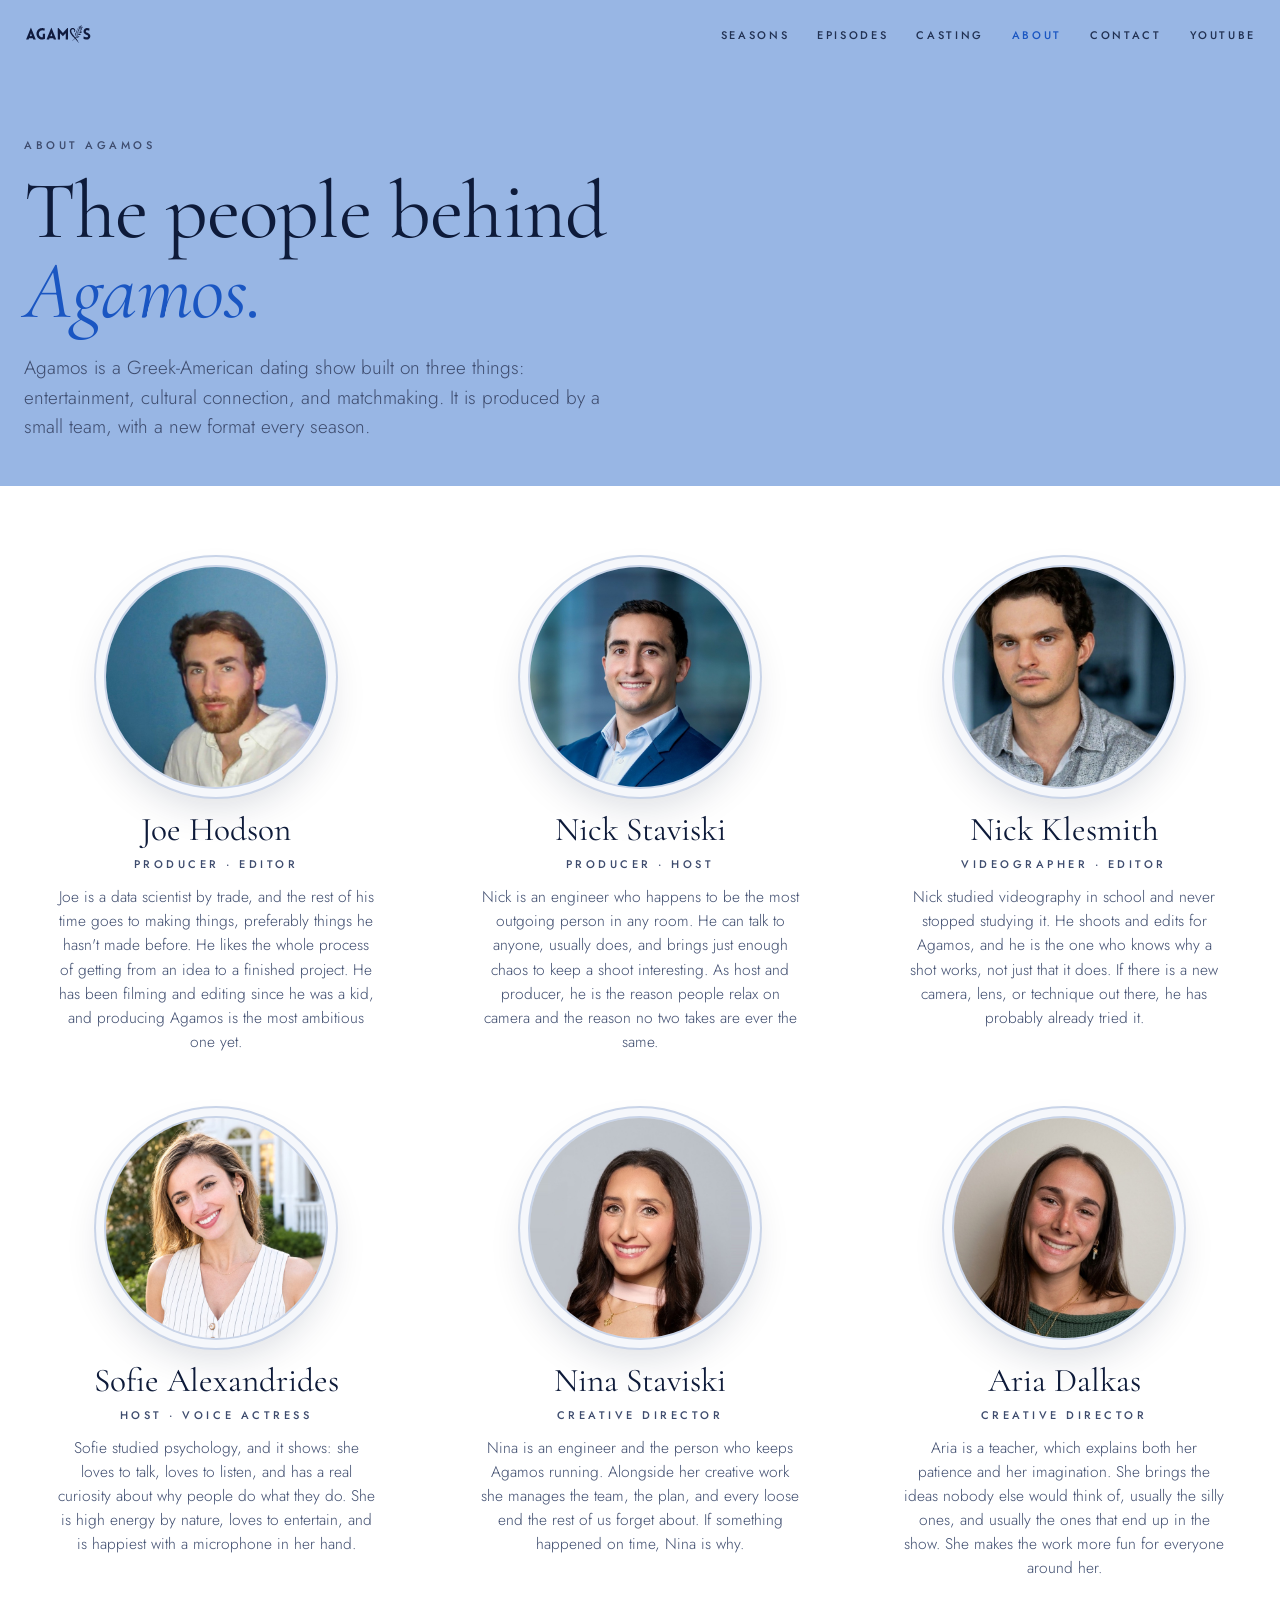
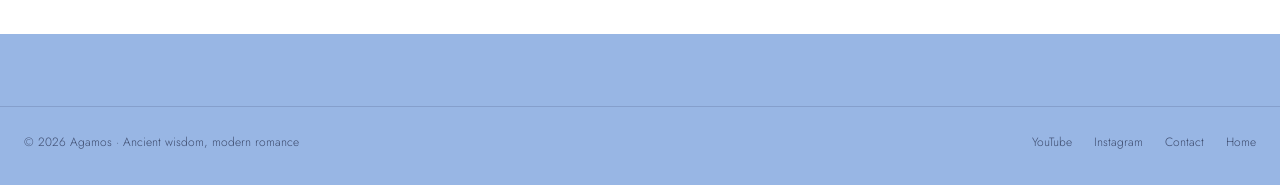
==== about.html @ 9502d9df "About: drop 'by trade' from Nick S and Nina" ====
<!doctype html>
<html lang="en">
<head>
<meta charset="utf-8">
<meta name="viewport" content="width=device-width, initial-scale=1, viewport-fit=cover">
<title>About · Agamos</title>
<meta name="description" content="The team behind Agamos, the Greek-American dating show.">
<meta property="og:site_name" content="Agamos">
<meta property="og:title" content="About Agamos">
<meta property="og:description" content="The people behind the show.">
<meta property="og:image" content="https://agamos.tv/assets/og.jpg">
<meta property="og:url" content="https://agamos.tv/about.html">
<meta name="twitter:card" content="summary_large_image">
<link rel="apple-touch-icon" href="assets/logo-square.jpg">
<link rel="icon" href="assets/mark.svg" type="image/svg+xml">
<link rel="preconnect" href="https://fonts.googleapis.com">
<link rel="preconnect" href="https://fonts.gstatic.com" crossorigin>
<link rel="stylesheet" href="https://fonts.googleapis.com/css2?family=Jost:wght@300;400;500;600&family=Cormorant+Garamond:ital,wght@0,300;0,400;1,300;1,400&display=swap">
<style>
  :root{--sky:#98B6E4;--ink:#0E1B3A;--ink-soft:#3E4C6E;--paper:#FFFFFF;--blue:#1A56C2;--marble:#EEF1F6;--line:rgba(14,27,58,.14);--heart:linear-gradient(135deg,#635BB3,#C660A8);
    --sans:"Jost","Futura","Avenir Next",system-ui,sans-serif;--serif:"Cormorant Garamond",Georgia,serif}
  *{box-sizing:border-box} body{margin:0;background:var(--sky);color:var(--ink);font-family:var(--sans);font-weight:300;line-height:1.55;-webkit-font-smoothing:antialiased;overflow-x:hidden}
  a{color:inherit;text-decoration:none} .wrap{width:min(1240px,100% - 48px);margin-inline:auto}
  .eyebrow{text-transform:uppercase;letter-spacing:.32em;font-size:11px;font-weight:500;color:var(--ink-soft)}
  .nav{padding:22px 0;position:relative;z-index:5} .nav .wrap{display:flex;justify-content:space-between;align-items:center}
  .brand img{height:22px;width:auto;display:block;filter:brightness(0) saturate(100%) invert(9%) sepia(38%) saturate(2300%) hue-rotate(205deg)}
  .nav ul{display:flex;gap:28px;list-style:none;margin:0;padding:0}
  .nav li a{font-size:11px;letter-spacing:.24em;text-transform:uppercase;font-weight:500;opacity:.85} .nav li a:hover,.nav li a[aria-current]{opacity:1;color:var(--blue)}
  .intro{padding:7vh 0 5vh;max-width:760px} .intro h1{margin:14px 0 0;font-family:var(--serif);font-weight:400;font-size:clamp(44px,6.4vw,92px);line-height:.98;letter-spacing:-.01em} .intro h1 em{font-style:italic;color:var(--blue)}
  .intro p{margin:22px 0 0;font-size:19px;color:var(--ink-soft);max-width:600px}
  footer{padding:26px 0 34px;font-size:12px;color:var(--ink-soft);border-top:1px solid var(--line);margin-top:8vh} footer .wrap{display:flex;justify-content:space-between;gap:20px;flex-wrap:wrap}
  .ph{display:grid;place-items:center;background:linear-gradient(160deg,#EEF1F6,#DDE5F3);color:var(--ink-soft);font-family:var(--serif);position:relative;overflow:hidden}
  .ph::after{content:"photo";position:absolute;bottom:8px;left:0;right:0;text-align:center;font-family:var(--sans);font-size:9px;letter-spacing:.3em;text-transform:uppercase;opacity:.55}
  .ph b{font-weight:400;background:var(--heart);-webkit-background-clip:text;background-clip:text;color:transparent}
  @media (max-width:820px){.nav ul{gap:14px} .nav li.hide-m{display:none}}

  .coins{background:#fff;padding:9vh 0 6vh}
  .grid{display:grid;grid-template-columns:repeat(3,1fr);gap:64px 40px}
  .coin{display:flex;flex-direction:column;align-items:center;text-align:center;perspective:900px}
  .disc{width:min(19vw,220px);aspect-ratio:1;position:relative;transform-style:preserve-3d;transition:transform .8s cubic-bezier(.2,.7,.2,1);cursor:pointer;outline:none}
  .coin:hover .disc,.disc:focus-visible,.disc.flip{transform:rotateY(180deg)}
  .face{position:absolute;inset:0;border-radius:50%;backface-visibility:hidden;display:grid;place-items:center;overflow:hidden}
  .front{background:radial-gradient(circle at 35% 30%,#fff,#E6ECF7 70%);box-shadow:0 0 0 2px #C9D4E8,0 0 0 10px #F5F7FB,0 0 0 12px #C9D4E8,0 18px 40px rgba(14,27,58,.16)}
  .front svg{position:absolute;inset:0;width:100%;height:100%}
  .front b{font-family:var(--serif);font-weight:400;font-size:clamp(34px,5vw,64px);background:var(--heart);-webkit-background-clip:text;background-clip:text;color:transparent}
  .back{transform:rotateY(180deg)}
  .photo{box-shadow:0 0 0 2px #C9D4E8,0 0 0 10px #F5F7FB,0 0 0 12px #C9D4E8,0 18px 40px rgba(14,27,58,.16);background:#DDE5F3}
  .photo img{width:100%;height:100%;object-fit:cover;display:block}
  .coin:not(.has-photo) .disc{cursor:default} .coin:not(.has-photo):hover .disc,.coin:not(.has-photo) .disc.flip{transform:none}
  .coin h2{margin:26px 0 0;font-family:var(--serif);font-weight:400;font-size:clamp(26px,2.6vw,36px);line-height:1.05} .coin .role{margin-top:8px} .coin p{margin:12px 0 0;max-width:320px;font-size:15.5px;color:var(--ink-soft)}
  @media (max-width:820px){.grid{grid-template-columns:repeat(2,1fr);gap:44px 20px} .disc{width:36vw}}
  @media (prefers-reduced-motion:reduce){.disc{transition:none}}

</style>
</head>
<body>
<nav class="nav"><div class="wrap">
  <a class="brand" href="index.html" aria-label="Agamos home"><img src="assets/wordmark.svg" alt="Agamos"></a>
  <ul><li class="hide-m"><a href="index.html#seasons">Seasons</a></li><li class="hide-m"><a href="index.html#episodes">Episodes</a></li><li><a href="index.html#casting">Casting</a></li><li><a href="about.html" aria-current="page">About</a></li><li><a href="contact.html">Contact</a></li><li class="hide-m"><a href="https://www.youtube.com/@AgamosTV" target="_blank" rel="noopener">YouTube</a></li></ul>
</div></nav>
<div class="wrap"><section class="intro">
  <span class="eyebrow">About Agamos</span>
  <h1>The people behind <em>Agamos.</em></h1>
  <p>Agamos is a Greek-American dating show built on three things: entertainment, cultural connection, and matchmaking. It is produced by a small team, with a new format every season.</p>
</section></div>
<section class="coins"><div class="wrap"><div class="grid">

  <article class="coin has-photo"><div class="disc" tabindex="0"><div class="face photo"><img src="assets/team-joe.jpg" alt="Joe Hodson" style="object-position:50% 28%"></div><div class="face front back"><svg viewBox="0 0 200 200" aria-hidden="true"><defs><path id="r0" d="M100,100 m-82,0 a82,82 0 1,1 164,0 a82,82 0 1,1 -164,0"></path></defs><text font-family="Jost, sans-serif" font-size="9.5" letter-spacing="4.2" fill="#3E4C6E" opacity=".7"><textPath href="#r0">JOE HODSON · ΑΓΑΜΟΣ · JOE HODSON · ΑΓΑΜΟΣ ·</textPath></text></svg><b>JH</b></div></div>
    <h2>Joe Hodson</h2>
    <div class="eyebrow role">Producer · Editor</div>
    <p>Joe is a data scientist by trade, and the rest of his time goes to making things, preferably things he hasn't made before. He likes the whole process of getting from an idea to a finished project. He has been filming and editing since he was a kid, and producing Agamos is the most ambitious one yet.</p>
  </article>

  <article class="coin has-photo"><div class="disc" tabindex="0"><div class="face photo"><img src="assets/team-nick-s.jpg" alt="Nick Staviski" style="object-position:50% 22%"></div><div class="face front back"><svg viewBox="0 0 200 200" aria-hidden="true"><defs><path id="r1" d="M100,100 m-82,0 a82,82 0 1,1 164,0 a82,82 0 1,1 -164,0"></path></defs><text font-family="Jost, sans-serif" font-size="9.5" letter-spacing="4.2" fill="#3E4C6E" opacity=".7"><textPath href="#r1">NICK STAVISKI · ΑΓΑΜΟΣ · NICK STAVISKI · ΑΓΑΜΟΣ ·</textPath></text></svg><b>NS</b></div></div>
    <h2>Nick Staviski</h2>
    <div class="eyebrow role">Producer · Host</div>
    <p>Nick is an engineer who happens to be the most outgoing person in any room. He can talk to anyone, usually does, and brings just enough chaos to keep a shoot interesting. As host and producer, he is the reason people relax on camera and the reason no two takes are ever the same.</p>
  </article>

  <article class="coin has-photo"><div class="disc" tabindex="0"><div class="face photo"><img src="assets/team-nick-k.jpg" alt="Nick Klesmith" style="object-position:40% 18%"></div><div class="face front back"><svg viewBox="0 0 200 200" aria-hidden="true"><defs><path id="r2" d="M100,100 m-82,0 a82,82 0 1,1 164,0 a82,82 0 1,1 -164,0"></path></defs><text font-family="Jost, sans-serif" font-size="9.5" letter-spacing="4.2" fill="#3E4C6E" opacity=".7"><textPath href="#r2">NICK KLESMITH · ΑΓΑΜΟΣ · NICK KLESMITH · ΑΓΑΜΟΣ ·</textPath></text></svg><b>NK</b></div></div>
    <h2>Nick Klesmith</h2>
    <div class="eyebrow role">Videographer · Editor</div>
    <p>Nick studied videography in school and never stopped studying it. He shoots and edits for Agamos, and he is the one who knows why a shot works, not just that it does. If there is a new camera, lens, or technique out there, he has probably already tried it.</p>
  </article>

  <article class="coin has-photo"><div class="disc" tabindex="0"><div class="face photo"><img src="assets/team-sofie.jpg" alt="Sofie Alexandrides"></div><div class="face front back"><svg viewBox="0 0 200 200" aria-hidden="true"><defs><path id="r3" d="M100,100 m-82,0 a82,82 0 1,1 164,0 a82,82 0 1,1 -164,0"></path></defs><text font-family="Jost, sans-serif" font-size="9.5" letter-spacing="4.2" fill="#3E4C6E" opacity=".7"><textPath href="#r3">SOFIE ALEXANDRIDES · ΑΓΑΜΟΣ · SOFIE ALEXANDRIDES · ΑΓΑΜΟΣ ·</textPath></text></svg><b>SA</b></div></div>
    <h2>Sofie Alexandrides</h2>
    <div class="eyebrow role">Host · Voice Actress</div>
    <p>Sofie studied psychology, and it shows: she loves to talk, loves to listen, and has a real curiosity about why people do what they do. She is high energy by nature, loves to entertain, and is happiest with a microphone in her hand.</p>
  </article>

  <article class="coin has-photo"><div class="disc" tabindex="0"><div class="face photo"><img src="assets/team-nina.jpg" alt="Nina Staviski" style="object-position:50% 50%"></div><div class="face front back"><svg viewBox="0 0 200 200" aria-hidden="true"><defs><path id="r4" d="M100,100 m-82,0 a82,82 0 1,1 164,0 a82,82 0 1,1 -164,0"></path></defs><text font-family="Jost, sans-serif" font-size="9.5" letter-spacing="4.2" fill="#3E4C6E" opacity=".7"><textPath href="#r4">NINA STAVISKI · ΑΓΑΜΟΣ · NINA STAVISKI · ΑΓΑΜΟΣ ·</textPath></text></svg><b>NS</b></div></div>
    <h2>Nina Staviski</h2>
    <div class="eyebrow role">Creative Director</div>
    <p>Nina is an engineer and the person who keeps Agamos running. Alongside her creative work she manages the team, the plan, and every loose end the rest of us forget about. If something happened on time, Nina is why.</p>
  </article>

  <article class="coin has-photo"><div class="disc" tabindex="0"><div class="face photo"><img src="assets/team-aria.jpg" alt="Aria Dalkas" style="object-position:50% 50%"></div><div class="face front back"><svg viewBox="0 0 200 200" aria-hidden="true"><defs><path id="r5" d="M100,100 m-82,0 a82,82 0 1,1 164,0 a82,82 0 1,1 -164,0"></path></defs><text font-family="Jost, sans-serif" font-size="9.5" letter-spacing="4.2" fill="#3E4C6E" opacity=".7"><textPath href="#r5">ARIA DALKAS · ΑΓΑΜΟΣ · ARIA DALKAS · ΑΓΑΜΟΣ ·</textPath></text></svg><b>AD</b></div></div>
    <h2>Aria Dalkas</h2>
    <div class="eyebrow role">Creative Director</div>
    <p>Aria is a teacher, which explains both her patience and her imagination. She brings the ideas nobody else would think of, usually the silly ones, and usually the ones that end up in the show. She makes the work more fun for everyone around her.</p>
  </article>

</div></div></section>
<footer><div class="wrap"><span>© 2026 Agamos · Ancient wisdom, modern romance</span><span style="display:flex;gap:22px"><a href="https://www.youtube.com/@AgamosTV">YouTube</a><a href="https://www.instagram.com/agamos.tv/">Instagram</a><a href="contact.html">Contact</a><a href="index.html">Home</a></span></div></footer>
<script>(function(){document.querySelectorAll('.disc').forEach(function(d){d.addEventListener('click',function(){d.classList.toggle('flip')})})})();</script>
</body></html>
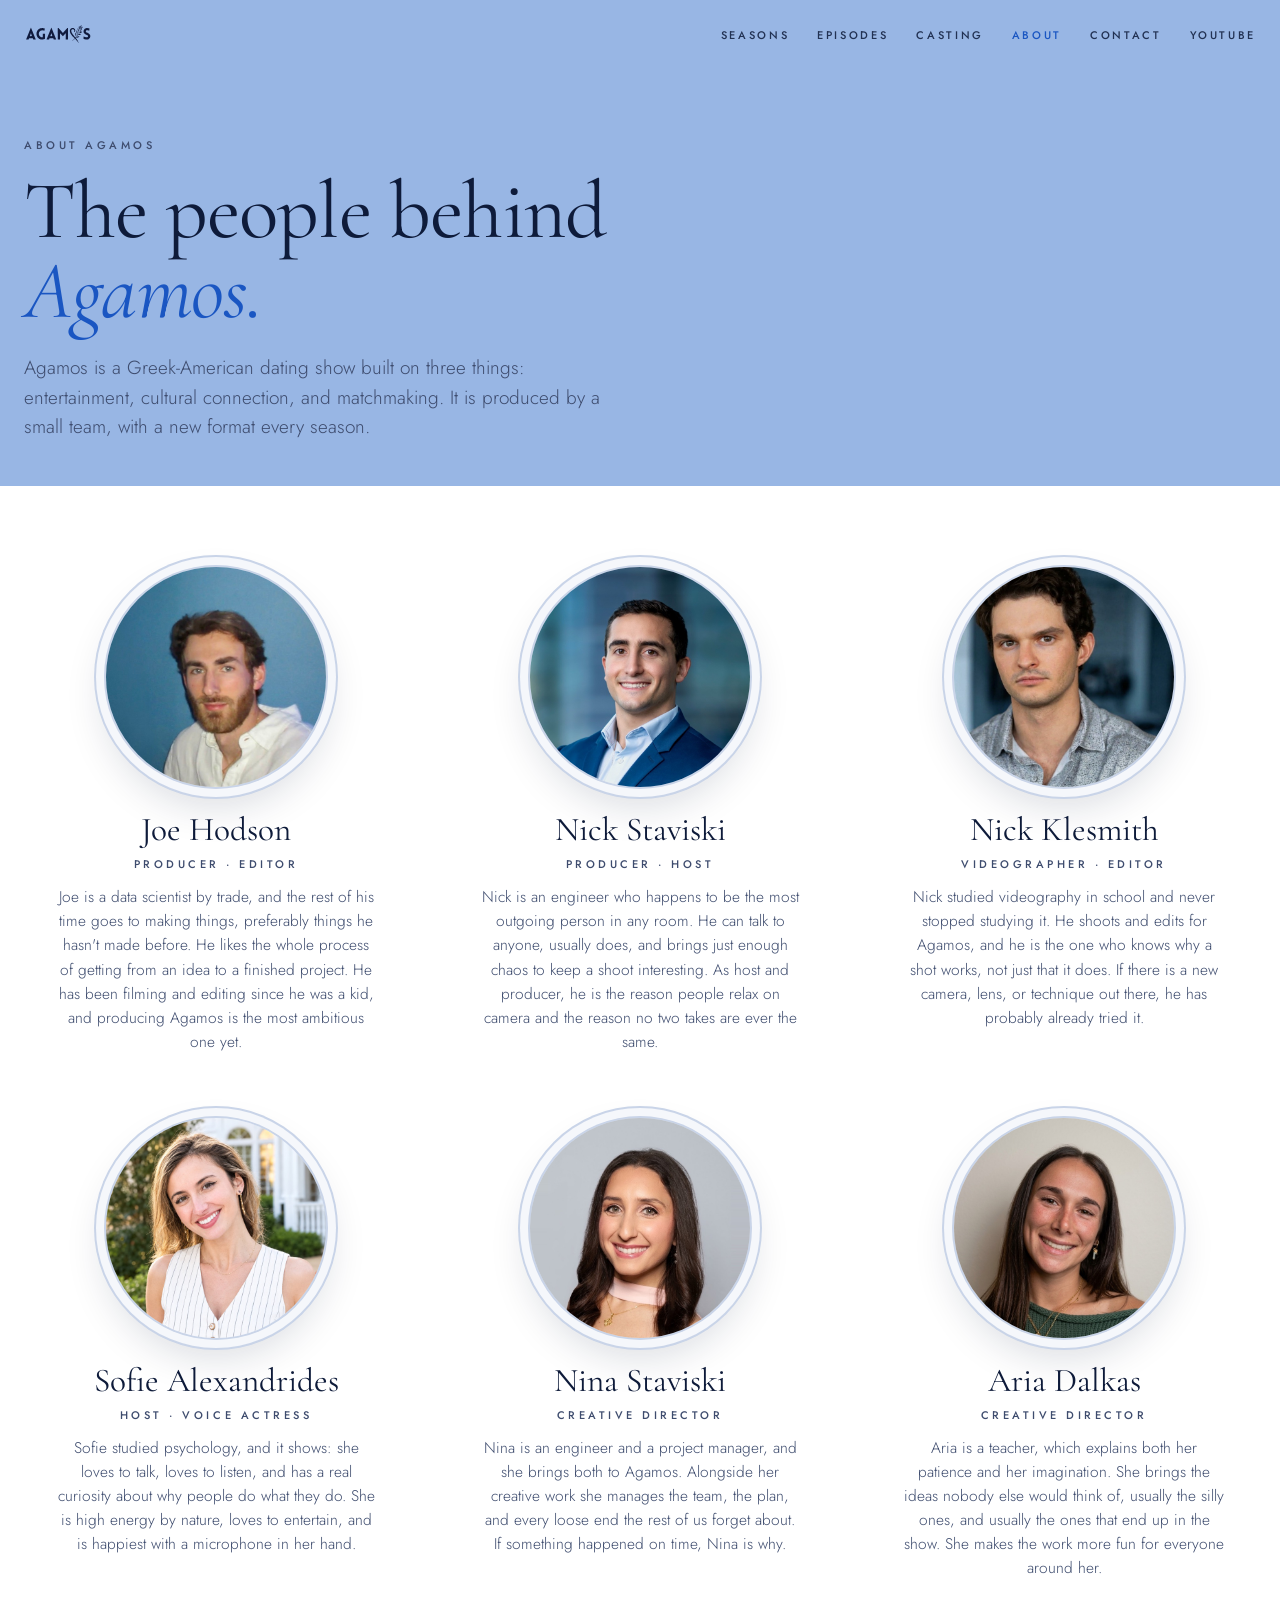
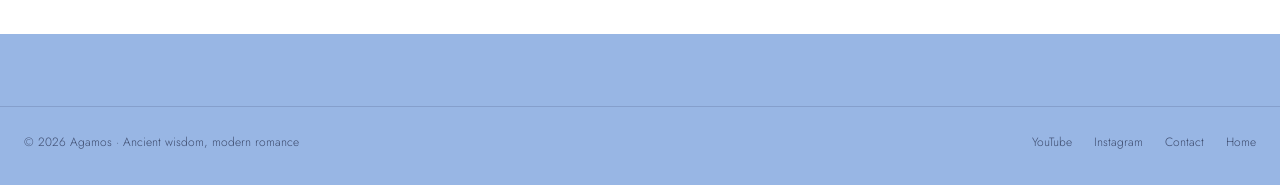
==== commit 0930fb5e: "About: Nina's bio names her as a project manager" ====
--- a/about.html
+++ b/about.html
@@ -92,7 +92,7 @@
   <article class="coin has-photo"><div class="disc" tabindex="0"><div class="face photo"><img src="assets/team-nina.jpg" alt="Nina Staviski" style="object-position:50% 50%"></div><div class="face front back"><svg viewBox="0 0 200 200" aria-hidden="true"><defs><path id="r4" d="M100,100 m-82,0 a82,82 0 1,1 164,0 a82,82 0 1,1 -164,0"></path></defs><text font-family="Jost, sans-serif" font-size="9.5" letter-spacing="4.2" fill="#3E4C6E" opacity=".7"><textPath href="#r4">NINA STAVISKI · ΑΓΑΜΟΣ · NINA STAVISKI · ΑΓΑΜΟΣ ·</textPath></text></svg><b>NS</b></div></div>
     <h2>Nina Staviski</h2>
     <div class="eyebrow role">Creative Director</div>
-    <p>Nina is an engineer and the person who keeps Agamos running. Alongside her creative work she manages the team, the plan, and every loose end the rest of us forget about. If something happened on time, Nina is why.</p>
+    <p>Nina is an engineer and a project manager, and she brings both to Agamos. Alongside her creative work she manages the team, the plan, and every loose end the rest of us forget about. If something happened on time, Nina is why.</p>
   </article>
 
   <article class="coin has-photo"><div class="disc" tabindex="0"><div class="face photo"><img src="assets/team-aria.jpg" alt="Aria Dalkas" style="object-position:50% 50%"></div><div class="face front back"><svg viewBox="0 0 200 200" aria-hidden="true"><defs><path id="r5" d="M100,100 m-82,0 a82,82 0 1,1 164,0 a82,82 0 1,1 -164,0"></path></defs><text font-family="Jost, sans-serif" font-size="9.5" letter-spacing="4.2" fill="#3E4C6E" opacity=".7"><textPath href="#r5">ARIA DALKAS · ΑΓΑΜΟΣ · ARIA DALKAS · ΑΓΑΜΟΣ ·</textPath></text></svg><b>AD</b></div></div>
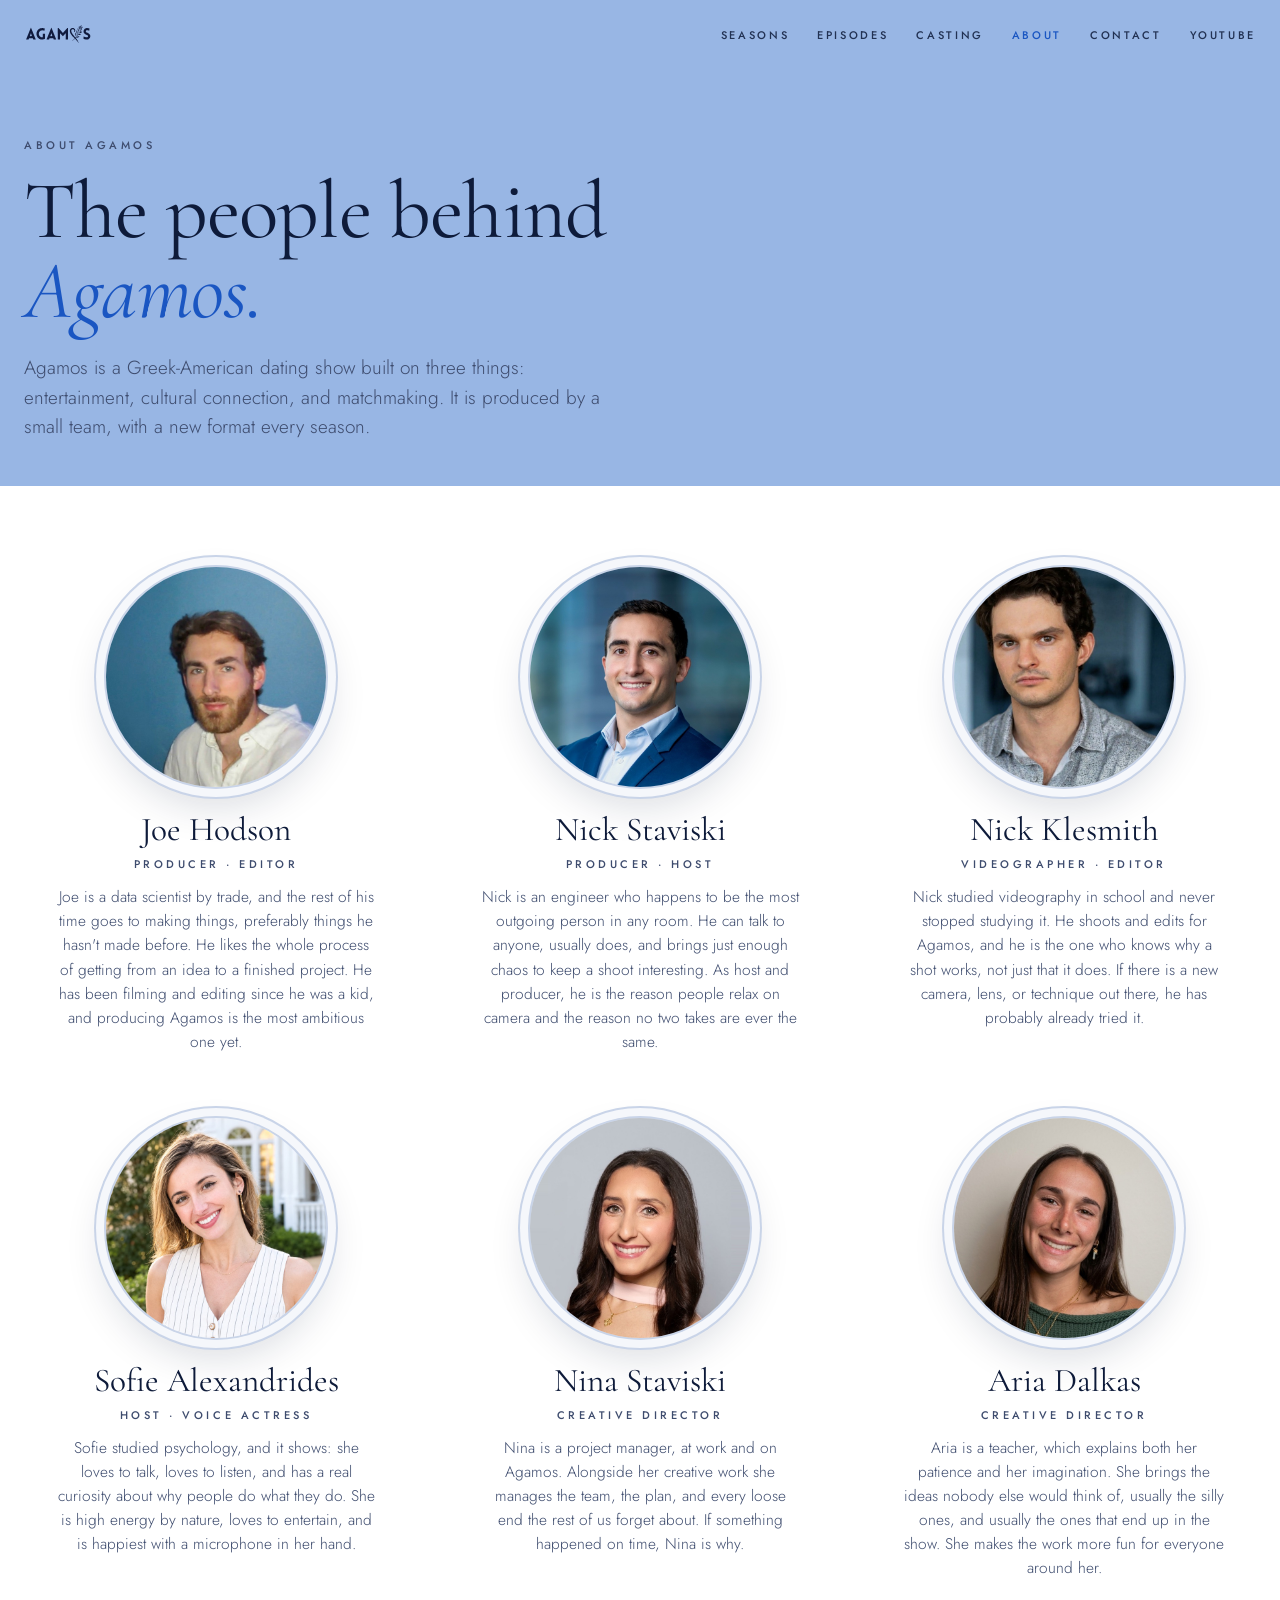
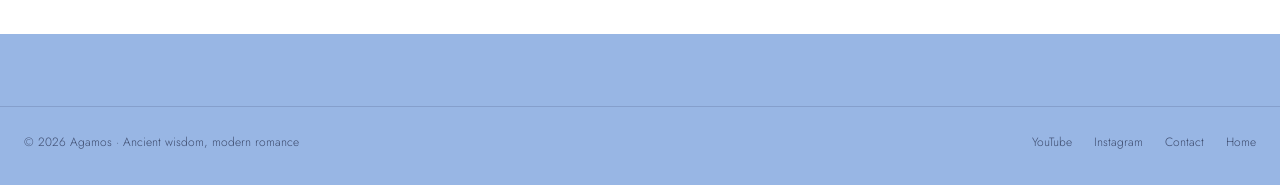
==== commit bfa72b20: "About: Nina's bio, project manager only" ====
--- a/about.html
+++ b/about.html
@@ -92,7 +92,7 @@
   <article class="coin has-photo"><div class="disc" tabindex="0"><div class="face photo"><img src="assets/team-nina.jpg" alt="Nina Staviski" style="object-position:50% 50%"></div><div class="face front back"><svg viewBox="0 0 200 200" aria-hidden="true"><defs><path id="r4" d="M100,100 m-82,0 a82,82 0 1,1 164,0 a82,82 0 1,1 -164,0"></path></defs><text font-family="Jost, sans-serif" font-size="9.5" letter-spacing="4.2" fill="#3E4C6E" opacity=".7"><textPath href="#r4">NINA STAVISKI · ΑΓΑΜΟΣ · NINA STAVISKI · ΑΓΑΜΟΣ ·</textPath></text></svg><b>NS</b></div></div>
     <h2>Nina Staviski</h2>
     <div class="eyebrow role">Creative Director</div>
-    <p>Nina is an engineer and a project manager, and she brings both to Agamos. Alongside her creative work she manages the team, the plan, and every loose end the rest of us forget about. If something happened on time, Nina is why.</p>
+    <p>Nina is a project manager, at work and on Agamos. Alongside her creative work she manages the team, the plan, and every loose end the rest of us forget about. If something happened on time, Nina is why.</p>
   </article>
 
   <article class="coin has-photo"><div class="disc" tabindex="0"><div class="face photo"><img src="assets/team-aria.jpg" alt="Aria Dalkas" style="object-position:50% 50%"></div><div class="face front back"><svg viewBox="0 0 200 200" aria-hidden="true"><defs><path id="r5" d="M100,100 m-82,0 a82,82 0 1,1 164,0 a82,82 0 1,1 -164,0"></path></defs><text font-family="Jost, sans-serif" font-size="9.5" letter-spacing="4.2" fill="#3E4C6E" opacity=".7"><textPath href="#r5">ARIA DALKAS · ΑΓΑΜΟΣ · ARIA DALKAS · ΑΓΑΜΟΣ ·</textPath></text></svg><b>AD</b></div></div>
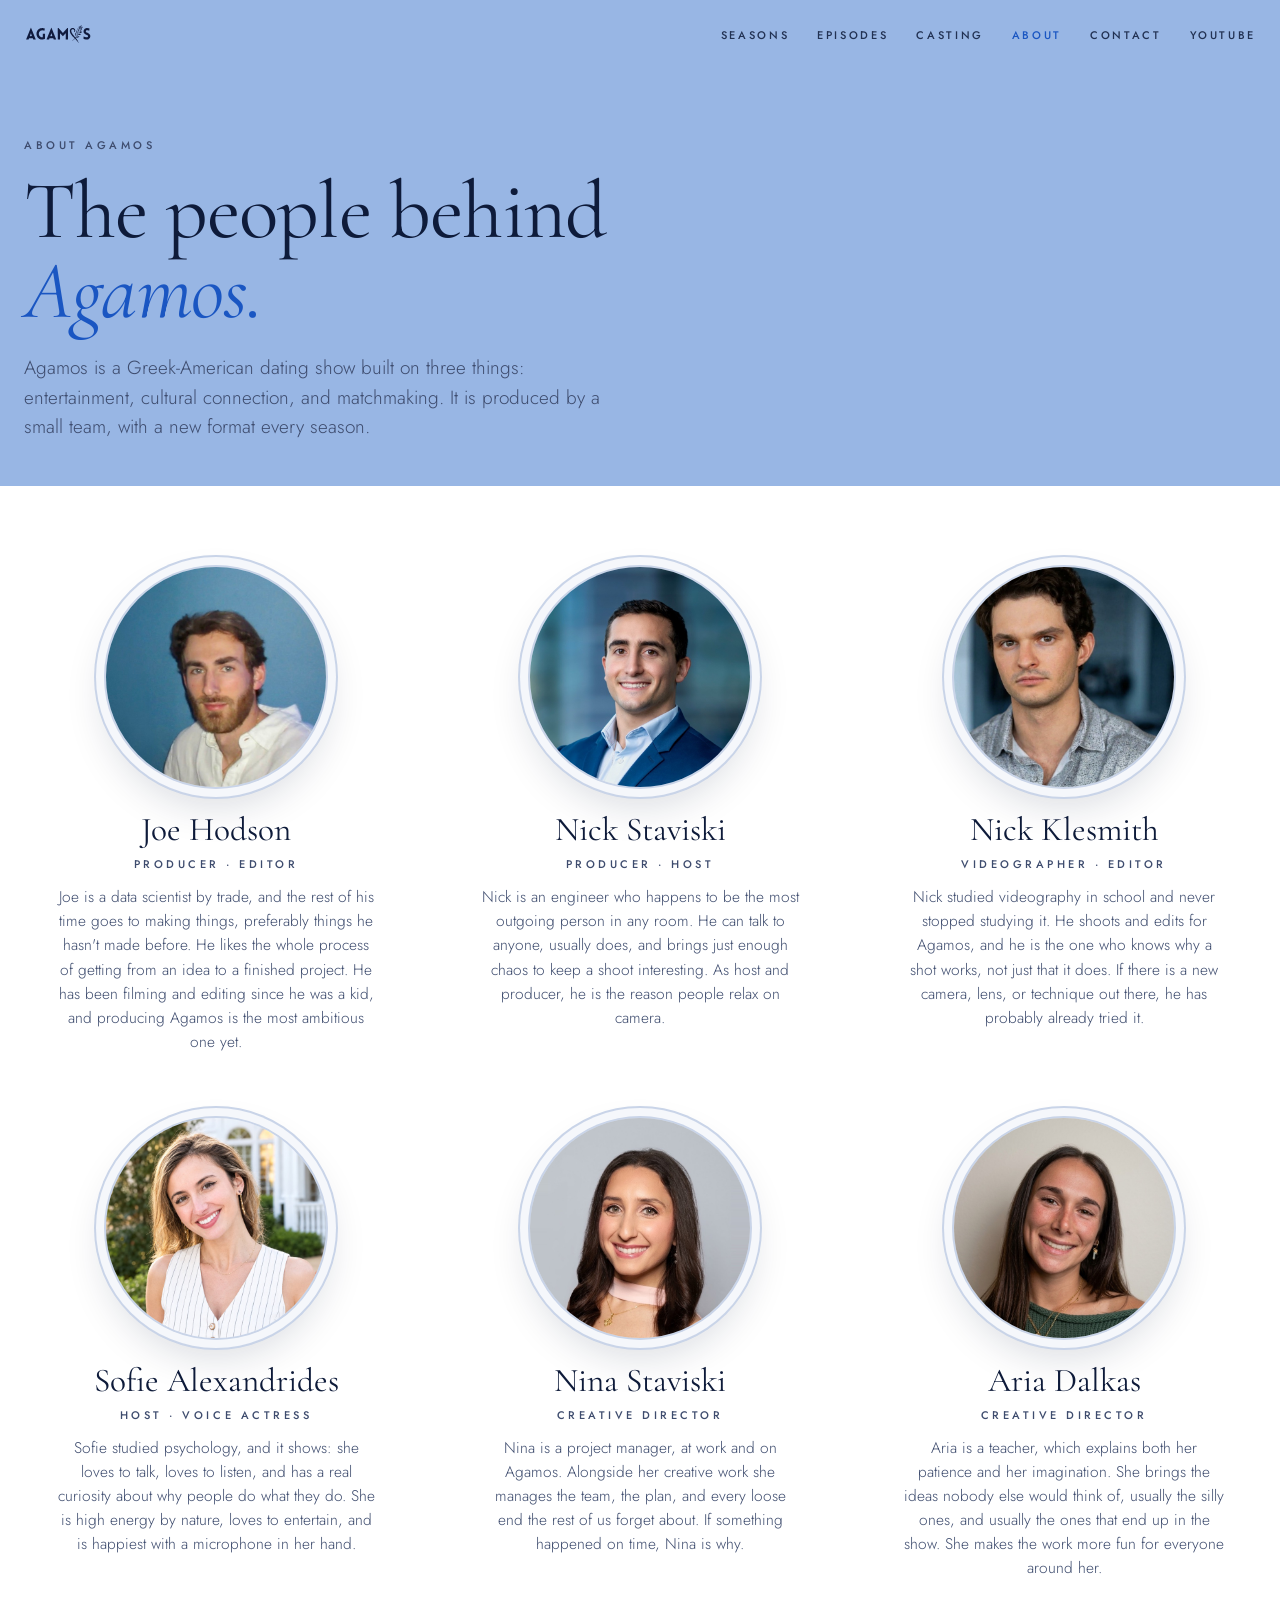
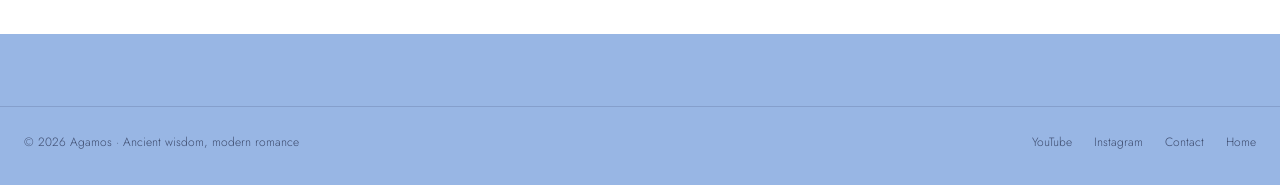
==== commit fd9340df: "About: trim the end of Nick S's bio" ====
--- a/about.html
+++ b/about.html
@@ -74,7 +74,7 @@
   <article class="coin has-photo"><div class="disc" tabindex="0"><div class="face photo"><img src="assets/team-nick-s.jpg" alt="Nick Staviski" style="object-position:50% 22%"></div><div class="face front back"><svg viewBox="0 0 200 200" aria-hidden="true"><defs><path id="r1" d="M100,100 m-82,0 a82,82 0 1,1 164,0 a82,82 0 1,1 -164,0"></path></defs><text font-family="Jost, sans-serif" font-size="9.5" letter-spacing="4.2" fill="#3E4C6E" opacity=".7"><textPath href="#r1">NICK STAVISKI · ΑΓΑΜΟΣ · NICK STAVISKI · ΑΓΑΜΟΣ ·</textPath></text></svg><b>NS</b></div></div>
     <h2>Nick Staviski</h2>
     <div class="eyebrow role">Producer · Host</div>
-    <p>Nick is an engineer who happens to be the most outgoing person in any room. He can talk to anyone, usually does, and brings just enough chaos to keep a shoot interesting. As host and producer, he is the reason people relax on camera and the reason no two takes are ever the same.</p>
+    <p>Nick is an engineer who happens to be the most outgoing person in any room. He can talk to anyone, usually does, and brings just enough chaos to keep a shoot interesting. As host and producer, he is the reason people relax on camera.</p>
   </article>
 
   <article class="coin has-photo"><div class="disc" tabindex="0"><div class="face photo"><img src="assets/team-nick-k.jpg" alt="Nick Klesmith" style="object-position:40% 18%"></div><div class="face front back"><svg viewBox="0 0 200 200" aria-hidden="true"><defs><path id="r2" d="M100,100 m-82,0 a82,82 0 1,1 164,0 a82,82 0 1,1 -164,0"></path></defs><text font-family="Jost, sans-serif" font-size="9.5" letter-spacing="4.2" fill="#3E4C6E" opacity=".7"><textPath href="#r2">NICK KLESMITH · ΑΓΑΜΟΣ · NICK KLESMITH · ΑΓΑΜΟΣ ·</textPath></text></svg><b>NK</b></div></div>
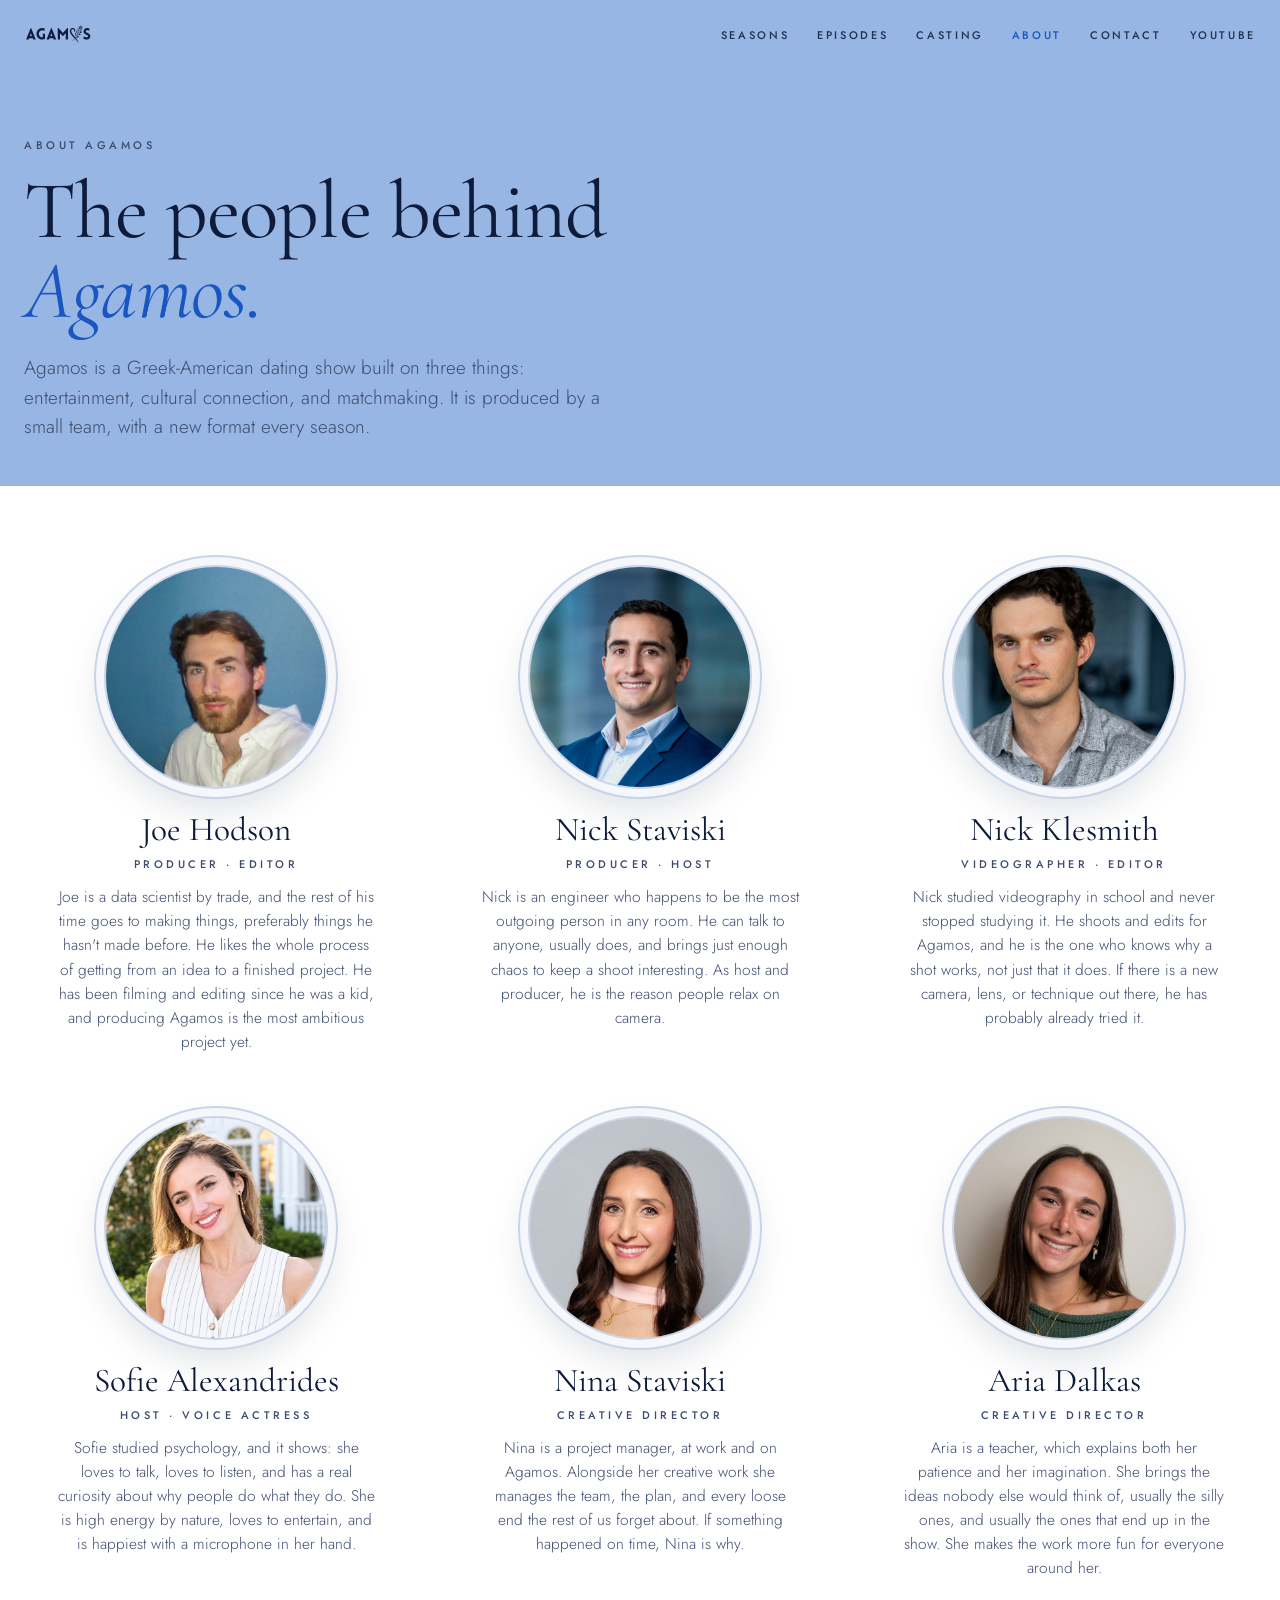
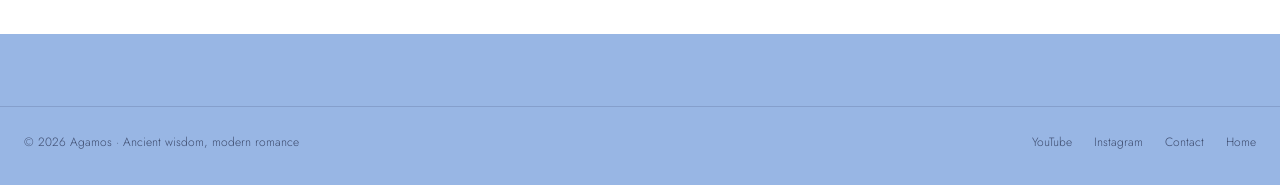
==== commit 3572b8e0: "About: Joe's bio wording" ====
--- a/about.html
+++ b/about.html
@@ -68,7 +68,7 @@
   <article class="coin has-photo"><div class="disc" tabindex="0"><div class="face photo"><img src="assets/team-joe.jpg" alt="Joe Hodson" style="object-position:50% 28%"></div><div class="face front back"><svg viewBox="0 0 200 200" aria-hidden="true"><defs><path id="r0" d="M100,100 m-82,0 a82,82 0 1,1 164,0 a82,82 0 1,1 -164,0"></path></defs><text font-family="Jost, sans-serif" font-size="9.5" letter-spacing="4.2" fill="#3E4C6E" opacity=".7"><textPath href="#r0">JOE HODSON · ΑΓΑΜΟΣ · JOE HODSON · ΑΓΑΜΟΣ ·</textPath></text></svg><b>JH</b></div></div>
     <h2>Joe Hodson</h2>
     <div class="eyebrow role">Producer · Editor</div>
-    <p>Joe is a data scientist by trade, and the rest of his time goes to making things, preferably things he hasn't made before. He likes the whole process of getting from an idea to a finished project. He has been filming and editing since he was a kid, and producing Agamos is the most ambitious one yet.</p>
+    <p>Joe is a data scientist by trade, and the rest of his time goes to making things, preferably things he hasn't made before. He likes the whole process of getting from an idea to a finished project. He has been filming and editing since he was a kid, and producing Agamos is the most ambitious project yet.</p>
   </article>
 
   <article class="coin has-photo"><div class="disc" tabindex="0"><div class="face photo"><img src="assets/team-nick-s.jpg" alt="Nick Staviski" style="object-position:50% 22%"></div><div class="face front back"><svg viewBox="0 0 200 200" aria-hidden="true"><defs><path id="r1" d="M100,100 m-82,0 a82,82 0 1,1 164,0 a82,82 0 1,1 -164,0"></path></defs><text font-family="Jost, sans-serif" font-size="9.5" letter-spacing="4.2" fill="#3E4C6E" opacity=".7"><textPath href="#r1">NICK STAVISKI · ΑΓΑΜΟΣ · NICK STAVISKI · ΑΓΑΜΟΣ ·</textPath></text></svg><b>NS</b></div></div>
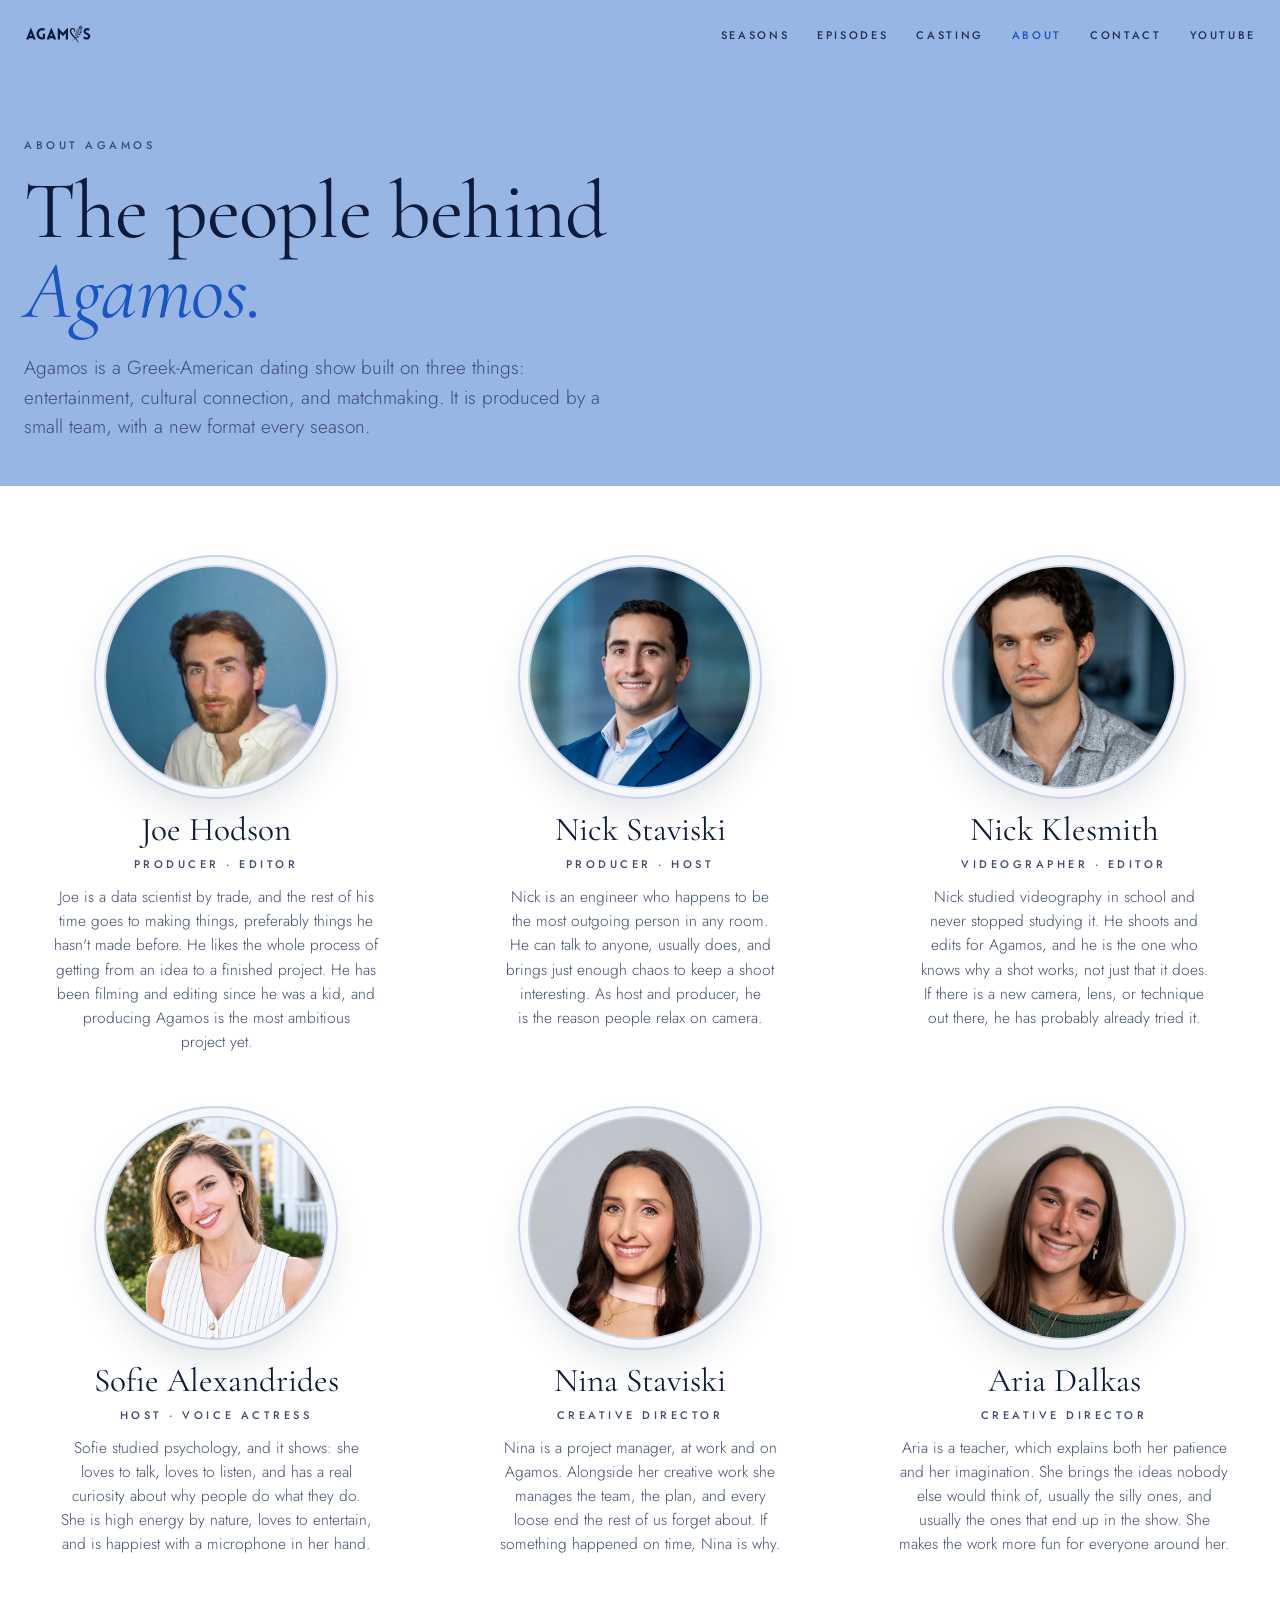
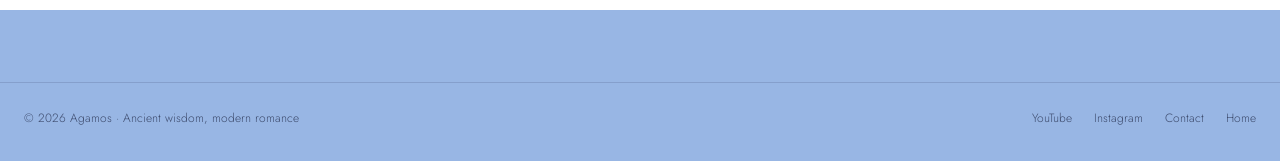
==== commit 91376808: "About: balanced bio wrapping, no dangling last words" ====
--- a/about.html
+++ b/about.html
@@ -47,7 +47,7 @@
   .photo{box-shadow:0 0 0 2px #C9D4E8,0 0 0 10px #F5F7FB,0 0 0 12px #C9D4E8,0 18px 40px rgba(14,27,58,.16);background:#DDE5F3}
   .photo img{width:100%;height:100%;object-fit:cover;display:block}
   .coin:not(.has-photo) .disc{cursor:default} .coin:not(.has-photo):hover .disc,.coin:not(.has-photo) .disc.flip{transform:none}
-  .coin h2{margin:26px 0 0;font-family:var(--serif);font-weight:400;font-size:clamp(26px,2.6vw,36px);line-height:1.05} .coin .role{margin-top:8px} .coin p{margin:12px 0 0;max-width:320px;font-size:15.5px;color:var(--ink-soft)}
+  .coin h2{margin:26px 0 0;font-family:var(--serif);font-weight:400;font-size:clamp(26px,2.6vw,36px);line-height:1.05} .coin .role{margin-top:8px} .coin p{margin:12px auto 0;max-width:330px;font-size:15.5px;color:var(--ink-soft);text-wrap:balance}
   @media (max-width:820px){.grid{grid-template-columns:repeat(2,1fr);gap:44px 20px} .disc{width:36vw}}
   @media (prefers-reduced-motion:reduce){.disc{transition:none}}
 
@@ -68,37 +68,37 @@
   <article class="coin has-photo"><div class="disc" tabindex="0"><div class="face photo"><img src="assets/team-joe.jpg" alt="Joe Hodson" style="object-position:50% 28%"></div><div class="face front back"><svg viewBox="0 0 200 200" aria-hidden="true"><defs><path id="r0" d="M100,100 m-82,0 a82,82 0 1,1 164,0 a82,82 0 1,1 -164,0"></path></defs><text font-family="Jost, sans-serif" font-size="9.5" letter-spacing="4.2" fill="#3E4C6E" opacity=".7"><textPath href="#r0">JOE HODSON · ΑΓΑΜΟΣ · JOE HODSON · ΑΓΑΜΟΣ ·</textPath></text></svg><b>JH</b></div></div>
     <h2>Joe Hodson</h2>
     <div class="eyebrow role">Producer · Editor</div>
-    <p>Joe is a data scientist by trade, and the rest of his time goes to making things, preferably things he hasn't made before. He likes the whole process of getting from an idea to a finished project. He has been filming and editing since he was a kid, and producing Agamos is the most ambitious project yet.</p>
+    <p>Joe is a data scientist by trade, and the rest of his time goes to making things, preferably things he hasn't made before. He likes the whole process of getting from an idea to a finished project. He has been filming and editing since he was a kid, and producing Agamos is the most ambitious project&nbsp;yet.</p>
   </article>
 
   <article class="coin has-photo"><div class="disc" tabindex="0"><div class="face photo"><img src="assets/team-nick-s.jpg" alt="Nick Staviski" style="object-position:50% 22%"></div><div class="face front back"><svg viewBox="0 0 200 200" aria-hidden="true"><defs><path id="r1" d="M100,100 m-82,0 a82,82 0 1,1 164,0 a82,82 0 1,1 -164,0"></path></defs><text font-family="Jost, sans-serif" font-size="9.5" letter-spacing="4.2" fill="#3E4C6E" opacity=".7"><textPath href="#r1">NICK STAVISKI · ΑΓΑΜΟΣ · NICK STAVISKI · ΑΓΑΜΟΣ ·</textPath></text></svg><b>NS</b></div></div>
     <h2>Nick Staviski</h2>
     <div class="eyebrow role">Producer · Host</div>
-    <p>Nick is an engineer who happens to be the most outgoing person in any room. He can talk to anyone, usually does, and brings just enough chaos to keep a shoot interesting. As host and producer, he is the reason people relax on camera.</p>
+    <p>Nick is an engineer who happens to be the most outgoing person in any room. He can talk to anyone, usually does, and brings just enough chaos to keep a shoot interesting. As host and producer, he is the reason people relax on&nbsp;camera.</p>
   </article>
 
   <article class="coin has-photo"><div class="disc" tabindex="0"><div class="face photo"><img src="assets/team-nick-k.jpg" alt="Nick Klesmith" style="object-position:40% 18%"></div><div class="face front back"><svg viewBox="0 0 200 200" aria-hidden="true"><defs><path id="r2" d="M100,100 m-82,0 a82,82 0 1,1 164,0 a82,82 0 1,1 -164,0"></path></defs><text font-family="Jost, sans-serif" font-size="9.5" letter-spacing="4.2" fill="#3E4C6E" opacity=".7"><textPath href="#r2">NICK KLESMITH · ΑΓΑΜΟΣ · NICK KLESMITH · ΑΓΑΜΟΣ ·</textPath></text></svg><b>NK</b></div></div>
     <h2>Nick Klesmith</h2>
     <div class="eyebrow role">Videographer · Editor</div>
-    <p>Nick studied videography in school and never stopped studying it. He shoots and edits for Agamos, and he is the one who knows why a shot works, not just that it does. If there is a new camera, lens, or technique out there, he has probably already tried it.</p>
+    <p>Nick studied videography in school and never stopped studying it. He shoots and edits for Agamos, and he is the one who knows why a shot works, not just that it does. If there is a new camera, lens, or technique out there, he has probably already tried&nbsp;it.</p>
   </article>
 
   <article class="coin has-photo"><div class="disc" tabindex="0"><div class="face photo"><img src="assets/team-sofie.jpg" alt="Sofie Alexandrides"></div><div class="face front back"><svg viewBox="0 0 200 200" aria-hidden="true"><defs><path id="r3" d="M100,100 m-82,0 a82,82 0 1,1 164,0 a82,82 0 1,1 -164,0"></path></defs><text font-family="Jost, sans-serif" font-size="9.5" letter-spacing="4.2" fill="#3E4C6E" opacity=".7"><textPath href="#r3">SOFIE ALEXANDRIDES · ΑΓΑΜΟΣ · SOFIE ALEXANDRIDES · ΑΓΑΜΟΣ ·</textPath></text></svg><b>SA</b></div></div>
     <h2>Sofie Alexandrides</h2>
     <div class="eyebrow role">Host · Voice Actress</div>
-    <p>Sofie studied psychology, and it shows: she loves to talk, loves to listen, and has a real curiosity about why people do what they do. She is high energy by nature, loves to entertain, and is happiest with a microphone in her hand.</p>
+    <p>Sofie studied psychology, and it shows: she loves to talk, loves to listen, and has a real curiosity about why people do what they do. She is high energy by nature, loves to entertain, and is happiest with a microphone in her&nbsp;hand.</p>
   </article>
 
   <article class="coin has-photo"><div class="disc" tabindex="0"><div class="face photo"><img src="assets/team-nina.jpg" alt="Nina Staviski" style="object-position:50% 50%"></div><div class="face front back"><svg viewBox="0 0 200 200" aria-hidden="true"><defs><path id="r4" d="M100,100 m-82,0 a82,82 0 1,1 164,0 a82,82 0 1,1 -164,0"></path></defs><text font-family="Jost, sans-serif" font-size="9.5" letter-spacing="4.2" fill="#3E4C6E" opacity=".7"><textPath href="#r4">NINA STAVISKI · ΑΓΑΜΟΣ · NINA STAVISKI · ΑΓΑΜΟΣ ·</textPath></text></svg><b>NS</b></div></div>
     <h2>Nina Staviski</h2>
     <div class="eyebrow role">Creative Director</div>
-    <p>Nina is a project manager, at work and on Agamos. Alongside her creative work she manages the team, the plan, and every loose end the rest of us forget about. If something happened on time, Nina is why.</p>
+    <p>Nina is a project manager, at work and on Agamos. Alongside her creative work she manages the team, the plan, and every loose end the rest of us forget about. If something happened on time, Nina is&nbsp;why.</p>
   </article>
 
   <article class="coin has-photo"><div class="disc" tabindex="0"><div class="face photo"><img src="assets/team-aria.jpg" alt="Aria Dalkas" style="object-position:50% 50%"></div><div class="face front back"><svg viewBox="0 0 200 200" aria-hidden="true"><defs><path id="r5" d="M100,100 m-82,0 a82,82 0 1,1 164,0 a82,82 0 1,1 -164,0"></path></defs><text font-family="Jost, sans-serif" font-size="9.5" letter-spacing="4.2" fill="#3E4C6E" opacity=".7"><textPath href="#r5">ARIA DALKAS · ΑΓΑΜΟΣ · ARIA DALKAS · ΑΓΑΜΟΣ ·</textPath></text></svg><b>AD</b></div></div>
     <h2>Aria Dalkas</h2>
     <div class="eyebrow role">Creative Director</div>
-    <p>Aria is a teacher, which explains both her patience and her imagination. She brings the ideas nobody else would think of, usually the silly ones, and usually the ones that end up in the show. She makes the work more fun for everyone around her.</p>
+    <p>Aria is a teacher, which explains both her patience and her imagination. She brings the ideas nobody else would think of, usually the silly ones, and usually the ones that end up in the show. She makes the work more fun for everyone around&nbsp;her.</p>
   </article>
 
 </div></div></section>
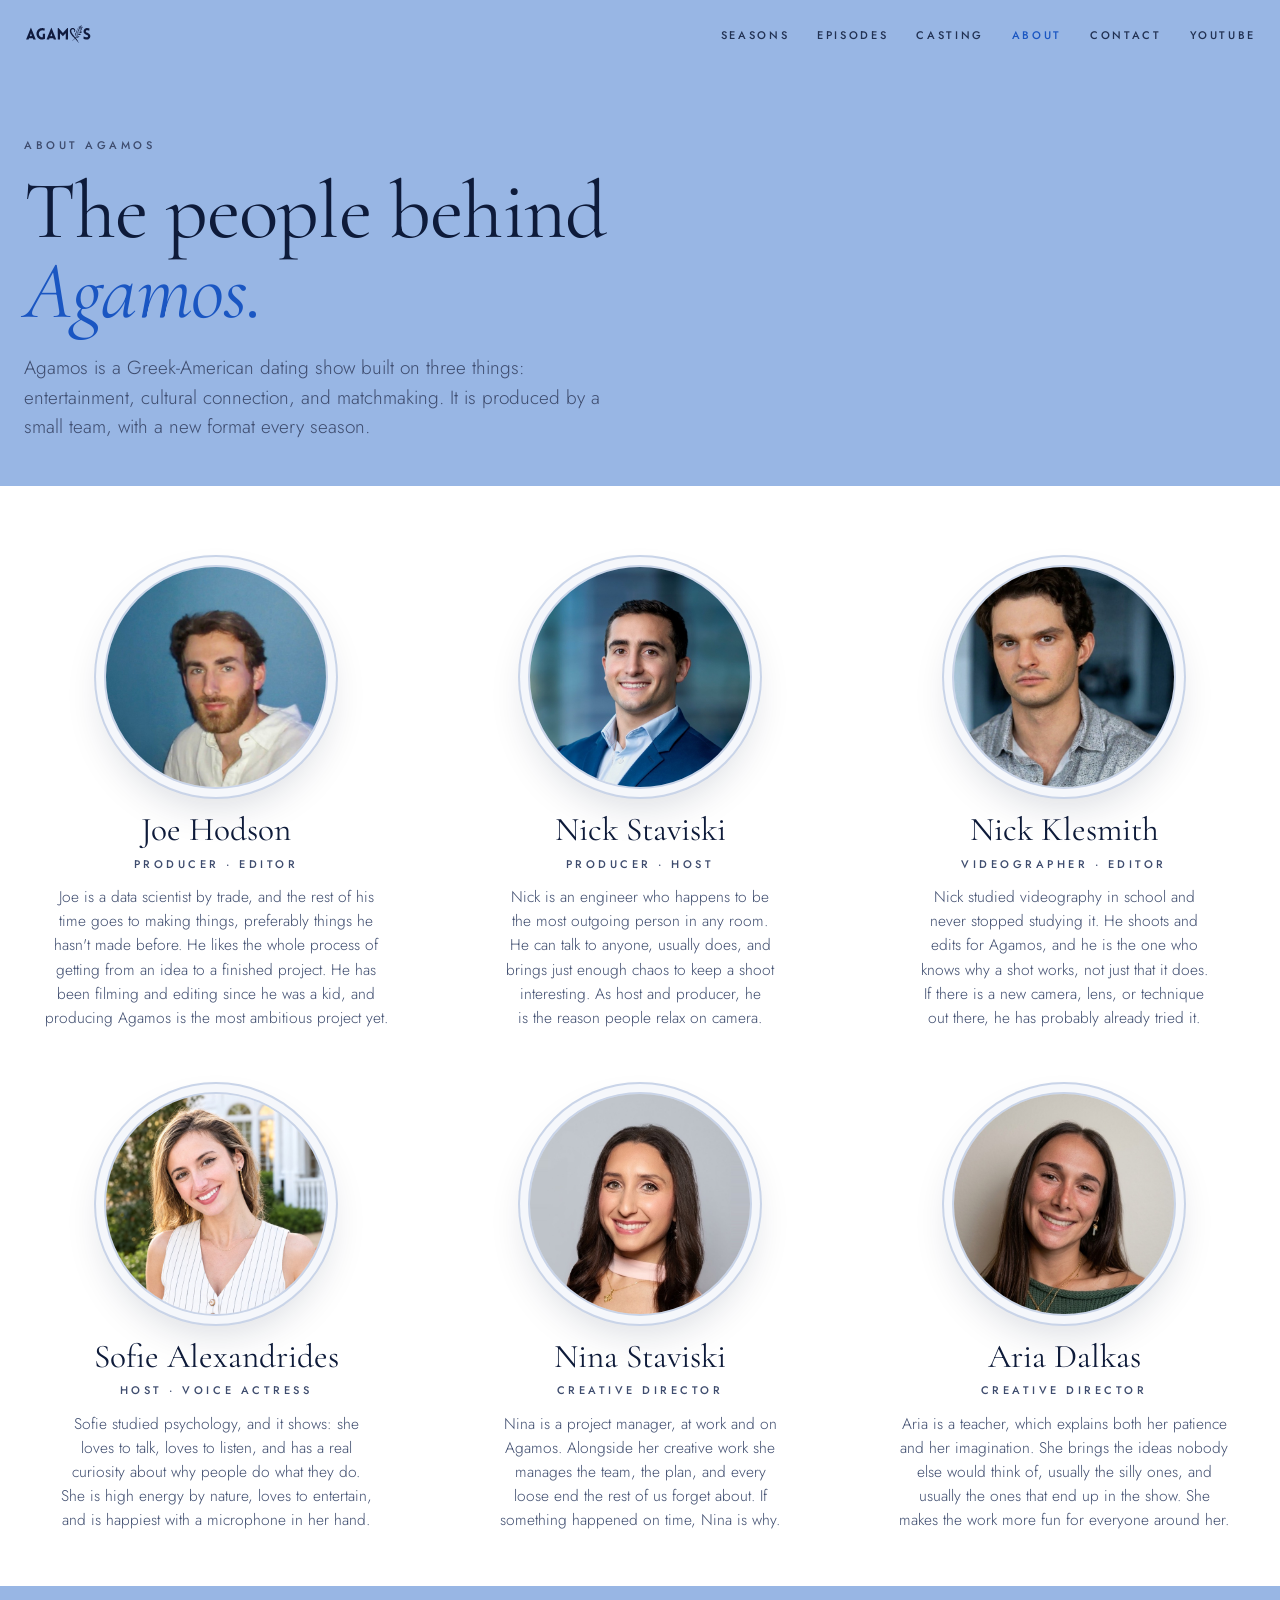
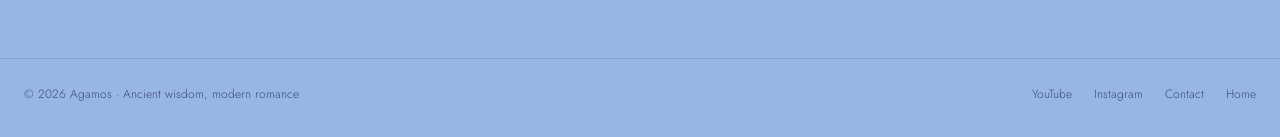
==== commit f0a5630b: "About: long bios wrap without a dangling last line" ====
--- a/about.html
+++ b/about.html
@@ -48,6 +48,7 @@
   .photo img{width:100%;height:100%;object-fit:cover;display:block}
   .coin:not(.has-photo) .disc{cursor:default} .coin:not(.has-photo):hover .disc,.coin:not(.has-photo) .disc.flip{transform:none}
   .coin h2{margin:26px 0 0;font-family:var(--serif);font-weight:400;font-size:clamp(26px,2.6vw,36px);line-height:1.05} .coin .role{margin-top:8px} .coin p{margin:12px auto 0;max-width:330px;font-size:15.5px;color:var(--ink-soft);text-wrap:balance}
+  .coin p.long{text-wrap:pretty;max-width:345px}
   @media (max-width:820px){.grid{grid-template-columns:repeat(2,1fr);gap:44px 20px} .disc{width:36vw}}
   @media (prefers-reduced-motion:reduce){.disc{transition:none}}
 
@@ -68,7 +69,7 @@
   <article class="coin has-photo"><div class="disc" tabindex="0"><div class="face photo"><img src="assets/team-joe.jpg" alt="Joe Hodson" style="object-position:50% 28%"></div><div class="face front back"><svg viewBox="0 0 200 200" aria-hidden="true"><defs><path id="r0" d="M100,100 m-82,0 a82,82 0 1,1 164,0 a82,82 0 1,1 -164,0"></path></defs><text font-family="Jost, sans-serif" font-size="9.5" letter-spacing="4.2" fill="#3E4C6E" opacity=".7"><textPath href="#r0">JOE HODSON · ΑΓΑΜΟΣ · JOE HODSON · ΑΓΑΜΟΣ ·</textPath></text></svg><b>JH</b></div></div>
     <h2>Joe Hodson</h2>
     <div class="eyebrow role">Producer · Editor</div>
-    <p>Joe is a data scientist by trade, and the rest of his time goes to making things, preferably things he hasn't made before. He likes the whole process of getting from an idea to a finished project. He has been filming and editing since he was a kid, and producing Agamos is the most ambitious project&nbsp;yet.</p>
+    <p class="long">Joe is a data scientist by trade, and the rest of his time goes to making things, preferably things he hasn't made before. He likes the whole process of getting from an idea to a finished project. He has been filming and editing since he was a kid, and producing Agamos is the most&nbsp;ambitious&nbsp;project&nbsp;yet.</p>
   </article>
 
   <article class="coin has-photo"><div class="disc" tabindex="0"><div class="face photo"><img src="assets/team-nick-s.jpg" alt="Nick Staviski" style="object-position:50% 22%"></div><div class="face front back"><svg viewBox="0 0 200 200" aria-hidden="true"><defs><path id="r1" d="M100,100 m-82,0 a82,82 0 1,1 164,0 a82,82 0 1,1 -164,0"></path></defs><text font-family="Jost, sans-serif" font-size="9.5" letter-spacing="4.2" fill="#3E4C6E" opacity=".7"><textPath href="#r1">NICK STAVISKI · ΑΓΑΜΟΣ · NICK STAVISKI · ΑΓΑΜΟΣ ·</textPath></text></svg><b>NS</b></div></div>
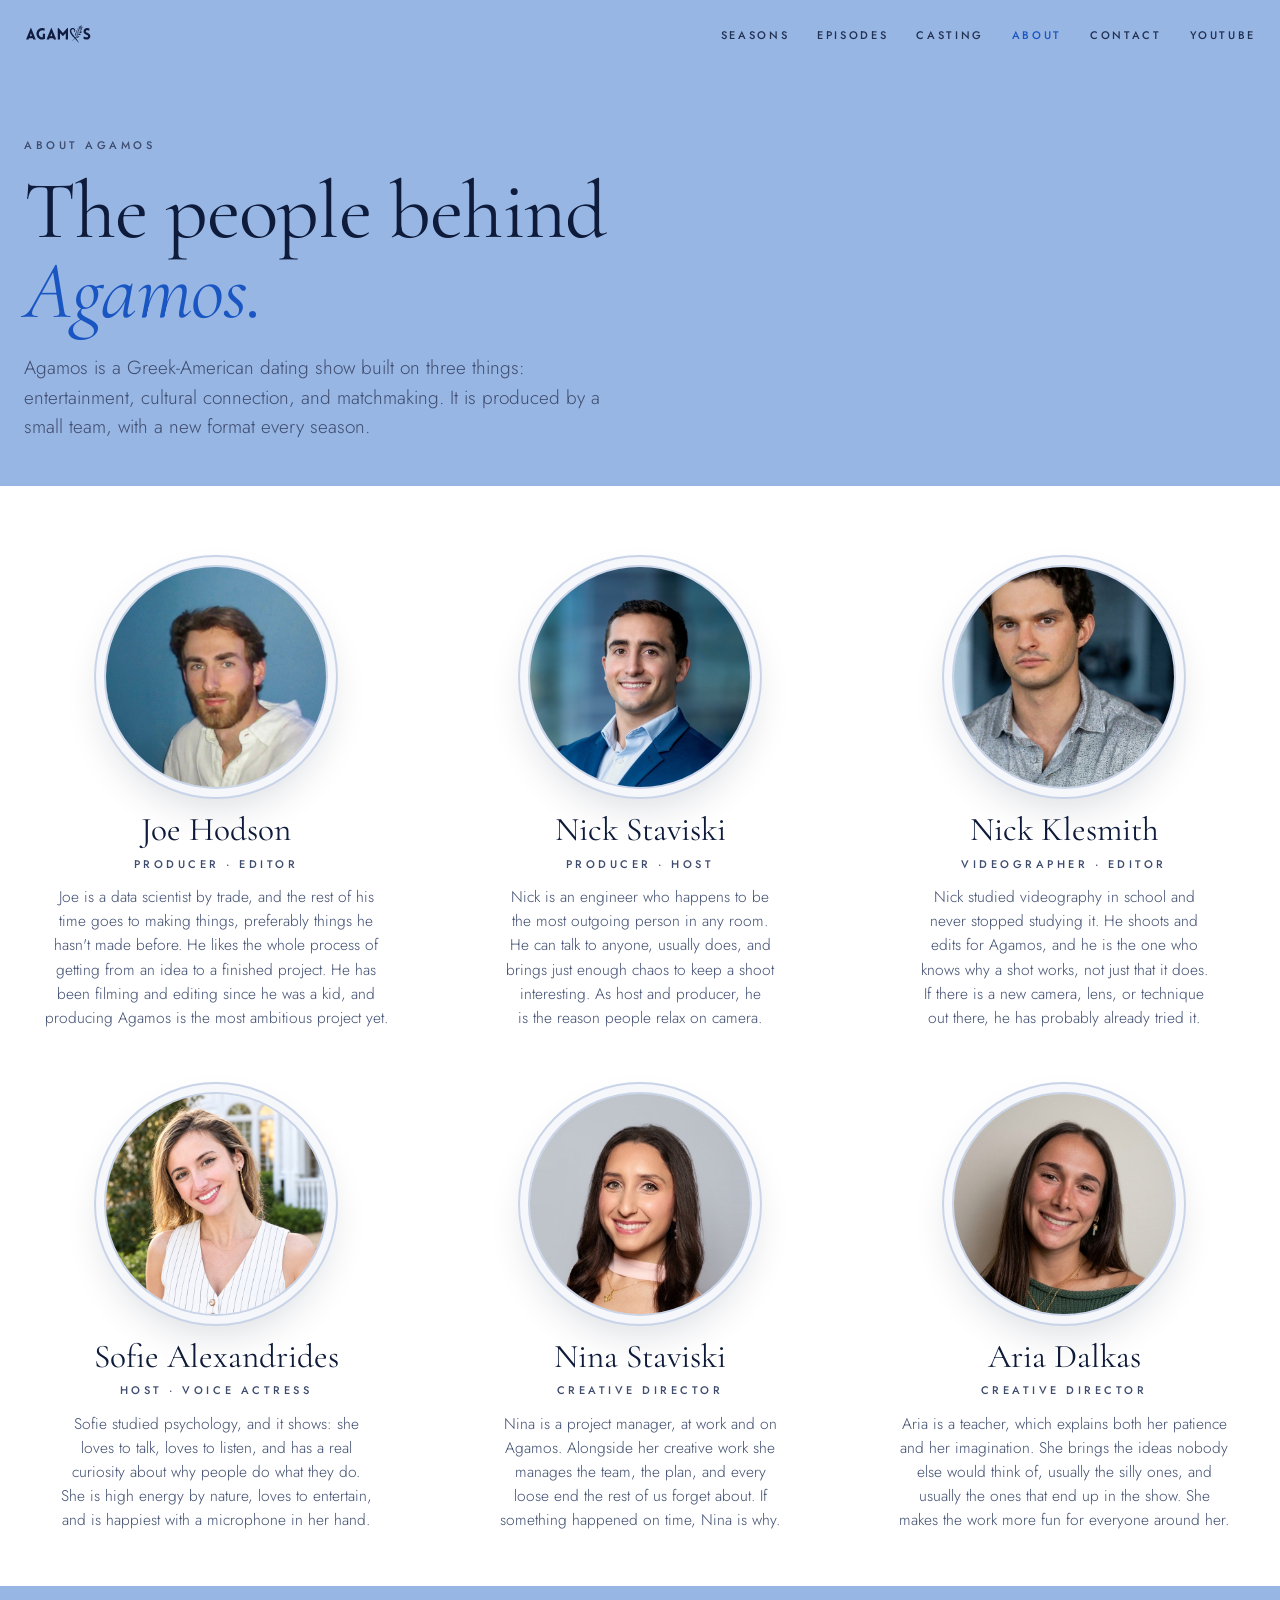
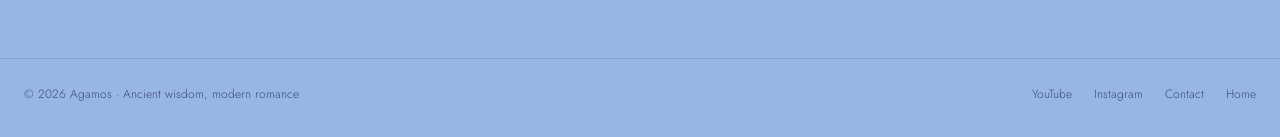
==== commit f94ccda3: "About: square team photos pinned to fill their coins (fixes Safari gap)" ====
--- a/about.html
+++ b/about.html
@@ -45,7 +45,8 @@
   .front b{font-family:var(--serif);font-weight:400;font-size:clamp(34px,5vw,64px);background:var(--heart);-webkit-background-clip:text;background-clip:text;color:transparent}
   .back{transform:rotateY(180deg)}
   .photo{box-shadow:0 0 0 2px #C9D4E8,0 0 0 10px #F5F7FB,0 0 0 12px #C9D4E8,0 18px 40px rgba(14,27,58,.16);background:#DDE5F3}
-  .photo img{width:100%;height:100%;object-fit:cover;display:block}
+  .photo{position:absolute}
+  .photo img{position:absolute;inset:0;width:100%;height:100%;object-fit:cover;display:block}
   .coin:not(.has-photo) .disc{cursor:default} .coin:not(.has-photo):hover .disc,.coin:not(.has-photo) .disc.flip{transform:none}
   .coin h2{margin:26px 0 0;font-family:var(--serif);font-weight:400;font-size:clamp(26px,2.6vw,36px);line-height:1.05} .coin .role{margin-top:8px} .coin p{margin:12px auto 0;max-width:330px;font-size:15.5px;color:var(--ink-soft);text-wrap:balance}
   .coin p.long{text-wrap:pretty;max-width:345px}
@@ -66,19 +67,19 @@
 </section></div>
 <section class="coins"><div class="wrap"><div class="grid">
 
-  <article class="coin has-photo"><div class="disc" tabindex="0"><div class="face photo"><img src="assets/team-joe.jpg" alt="Joe Hodson" style="object-position:50% 28%"></div><div class="face front back"><svg viewBox="0 0 200 200" aria-hidden="true"><defs><path id="r0" d="M100,100 m-82,0 a82,82 0 1,1 164,0 a82,82 0 1,1 -164,0"></path></defs><text font-family="Jost, sans-serif" font-size="9.5" letter-spacing="4.2" fill="#3E4C6E" opacity=".7"><textPath href="#r0">JOE HODSON · ΑΓΑΜΟΣ · JOE HODSON · ΑΓΑΜΟΣ ·</textPath></text></svg><b>JH</b></div></div>
+  <article class="coin has-photo"><div class="disc" tabindex="0"><div class="face photo"><img src="assets/team-joe.jpg" alt="Joe Hodson"></div><div class="face front back"><svg viewBox="0 0 200 200" aria-hidden="true"><defs><path id="r0" d="M100,100 m-82,0 a82,82 0 1,1 164,0 a82,82 0 1,1 -164,0"></path></defs><text font-family="Jost, sans-serif" font-size="9.5" letter-spacing="4.2" fill="#3E4C6E" opacity=".7"><textPath href="#r0">JOE HODSON · ΑΓΑΜΟΣ · JOE HODSON · ΑΓΑΜΟΣ ·</textPath></text></svg><b>JH</b></div></div>
     <h2>Joe Hodson</h2>
     <div class="eyebrow role">Producer · Editor</div>
     <p class="long">Joe is a data scientist by trade, and the rest of his time goes to making things, preferably things he hasn't made before. He likes the whole process of getting from an idea to a finished project. He has been filming and editing since he was a kid, and producing Agamos is the most&nbsp;ambitious&nbsp;project&nbsp;yet.</p>
   </article>
 
-  <article class="coin has-photo"><div class="disc" tabindex="0"><div class="face photo"><img src="assets/team-nick-s.jpg" alt="Nick Staviski" style="object-position:50% 22%"></div><div class="face front back"><svg viewBox="0 0 200 200" aria-hidden="true"><defs><path id="r1" d="M100,100 m-82,0 a82,82 0 1,1 164,0 a82,82 0 1,1 -164,0"></path></defs><text font-family="Jost, sans-serif" font-size="9.5" letter-spacing="4.2" fill="#3E4C6E" opacity=".7"><textPath href="#r1">NICK STAVISKI · ΑΓΑΜΟΣ · NICK STAVISKI · ΑΓΑΜΟΣ ·</textPath></text></svg><b>NS</b></div></div>
+  <article class="coin has-photo"><div class="disc" tabindex="0"><div class="face photo"><img src="assets/team-nick-s.jpg" alt="Nick Staviski"></div><div class="face front back"><svg viewBox="0 0 200 200" aria-hidden="true"><defs><path id="r1" d="M100,100 m-82,0 a82,82 0 1,1 164,0 a82,82 0 1,1 -164,0"></path></defs><text font-family="Jost, sans-serif" font-size="9.5" letter-spacing="4.2" fill="#3E4C6E" opacity=".7"><textPath href="#r1">NICK STAVISKI · ΑΓΑΜΟΣ · NICK STAVISKI · ΑΓΑΜΟΣ ·</textPath></text></svg><b>NS</b></div></div>
     <h2>Nick Staviski</h2>
     <div class="eyebrow role">Producer · Host</div>
     <p>Nick is an engineer who happens to be the most outgoing person in any room. He can talk to anyone, usually does, and brings just enough chaos to keep a shoot interesting. As host and producer, he is the reason people relax on&nbsp;camera.</p>
   </article>
 
-  <article class="coin has-photo"><div class="disc" tabindex="0"><div class="face photo"><img src="assets/team-nick-k.jpg" alt="Nick Klesmith" style="object-position:40% 18%"></div><div class="face front back"><svg viewBox="0 0 200 200" aria-hidden="true"><defs><path id="r2" d="M100,100 m-82,0 a82,82 0 1,1 164,0 a82,82 0 1,1 -164,0"></path></defs><text font-family="Jost, sans-serif" font-size="9.5" letter-spacing="4.2" fill="#3E4C6E" opacity=".7"><textPath href="#r2">NICK KLESMITH · ΑΓΑΜΟΣ · NICK KLESMITH · ΑΓΑΜΟΣ ·</textPath></text></svg><b>NK</b></div></div>
+  <article class="coin has-photo"><div class="disc" tabindex="0"><div class="face photo"><img src="assets/team-nick-k.jpg" alt="Nick Klesmith"></div><div class="face front back"><svg viewBox="0 0 200 200" aria-hidden="true"><defs><path id="r2" d="M100,100 m-82,0 a82,82 0 1,1 164,0 a82,82 0 1,1 -164,0"></path></defs><text font-family="Jost, sans-serif" font-size="9.5" letter-spacing="4.2" fill="#3E4C6E" opacity=".7"><textPath href="#r2">NICK KLESMITH · ΑΓΑΜΟΣ · NICK KLESMITH · ΑΓΑΜΟΣ ·</textPath></text></svg><b>NK</b></div></div>
     <h2>Nick Klesmith</h2>
     <div class="eyebrow role">Videographer · Editor</div>
     <p>Nick studied videography in school and never stopped studying it. He shoots and edits for Agamos, and he is the one who knows why a shot works, not just that it does. If there is a new camera, lens, or technique out there, he has probably already tried&nbsp;it.</p>
@@ -90,13 +91,13 @@
     <p>Sofie studied psychology, and it shows: she loves to talk, loves to listen, and has a real curiosity about why people do what they do. She is high energy by nature, loves to entertain, and is happiest with a microphone in her&nbsp;hand.</p>
   </article>
 
-  <article class="coin has-photo"><div class="disc" tabindex="0"><div class="face photo"><img src="assets/team-nina.jpg" alt="Nina Staviski" style="object-position:50% 50%"></div><div class="face front back"><svg viewBox="0 0 200 200" aria-hidden="true"><defs><path id="r4" d="M100,100 m-82,0 a82,82 0 1,1 164,0 a82,82 0 1,1 -164,0"></path></defs><text font-family="Jost, sans-serif" font-size="9.5" letter-spacing="4.2" fill="#3E4C6E" opacity=".7"><textPath href="#r4">NINA STAVISKI · ΑΓΑΜΟΣ · NINA STAVISKI · ΑΓΑΜΟΣ ·</textPath></text></svg><b>NS</b></div></div>
+  <article class="coin has-photo"><div class="disc" tabindex="0"><div class="face photo"><img src="assets/team-nina.jpg" alt="Nina Staviski"></div><div class="face front back"><svg viewBox="0 0 200 200" aria-hidden="true"><defs><path id="r4" d="M100,100 m-82,0 a82,82 0 1,1 164,0 a82,82 0 1,1 -164,0"></path></defs><text font-family="Jost, sans-serif" font-size="9.5" letter-spacing="4.2" fill="#3E4C6E" opacity=".7"><textPath href="#r4">NINA STAVISKI · ΑΓΑΜΟΣ · NINA STAVISKI · ΑΓΑΜΟΣ ·</textPath></text></svg><b>NS</b></div></div>
     <h2>Nina Staviski</h2>
     <div class="eyebrow role">Creative Director</div>
     <p>Nina is a project manager, at work and on Agamos. Alongside her creative work she manages the team, the plan, and every loose end the rest of us forget about. If something happened on time, Nina is&nbsp;why.</p>
   </article>
 
-  <article class="coin has-photo"><div class="disc" tabindex="0"><div class="face photo"><img src="assets/team-aria.jpg" alt="Aria Dalkas" style="object-position:50% 50%"></div><div class="face front back"><svg viewBox="0 0 200 200" aria-hidden="true"><defs><path id="r5" d="M100,100 m-82,0 a82,82 0 1,1 164,0 a82,82 0 1,1 -164,0"></path></defs><text font-family="Jost, sans-serif" font-size="9.5" letter-spacing="4.2" fill="#3E4C6E" opacity=".7"><textPath href="#r5">ARIA DALKAS · ΑΓΑΜΟΣ · ARIA DALKAS · ΑΓΑΜΟΣ ·</textPath></text></svg><b>AD</b></div></div>
+  <article class="coin has-photo"><div class="disc" tabindex="0"><div class="face photo"><img src="assets/team-aria.jpg" alt="Aria Dalkas"></div><div class="face front back"><svg viewBox="0 0 200 200" aria-hidden="true"><defs><path id="r5" d="M100,100 m-82,0 a82,82 0 1,1 164,0 a82,82 0 1,1 -164,0"></path></defs><text font-family="Jost, sans-serif" font-size="9.5" letter-spacing="4.2" fill="#3E4C6E" opacity=".7"><textPath href="#r5">ARIA DALKAS · ΑΓΑΜΟΣ · ARIA DALKAS · ΑΓΑΜΟΣ ·</textPath></text></svg><b>AD</b></div></div>
     <h2>Aria Dalkas</h2>
     <div class="eyebrow role">Creative Director</div>
     <p>Aria is a teacher, which explains both her patience and her imagination. She brings the ideas nobody else would think of, usually the silly ones, and usually the ones that end up in the show. She makes the work more fun for everyone around&nbsp;her.</p>
